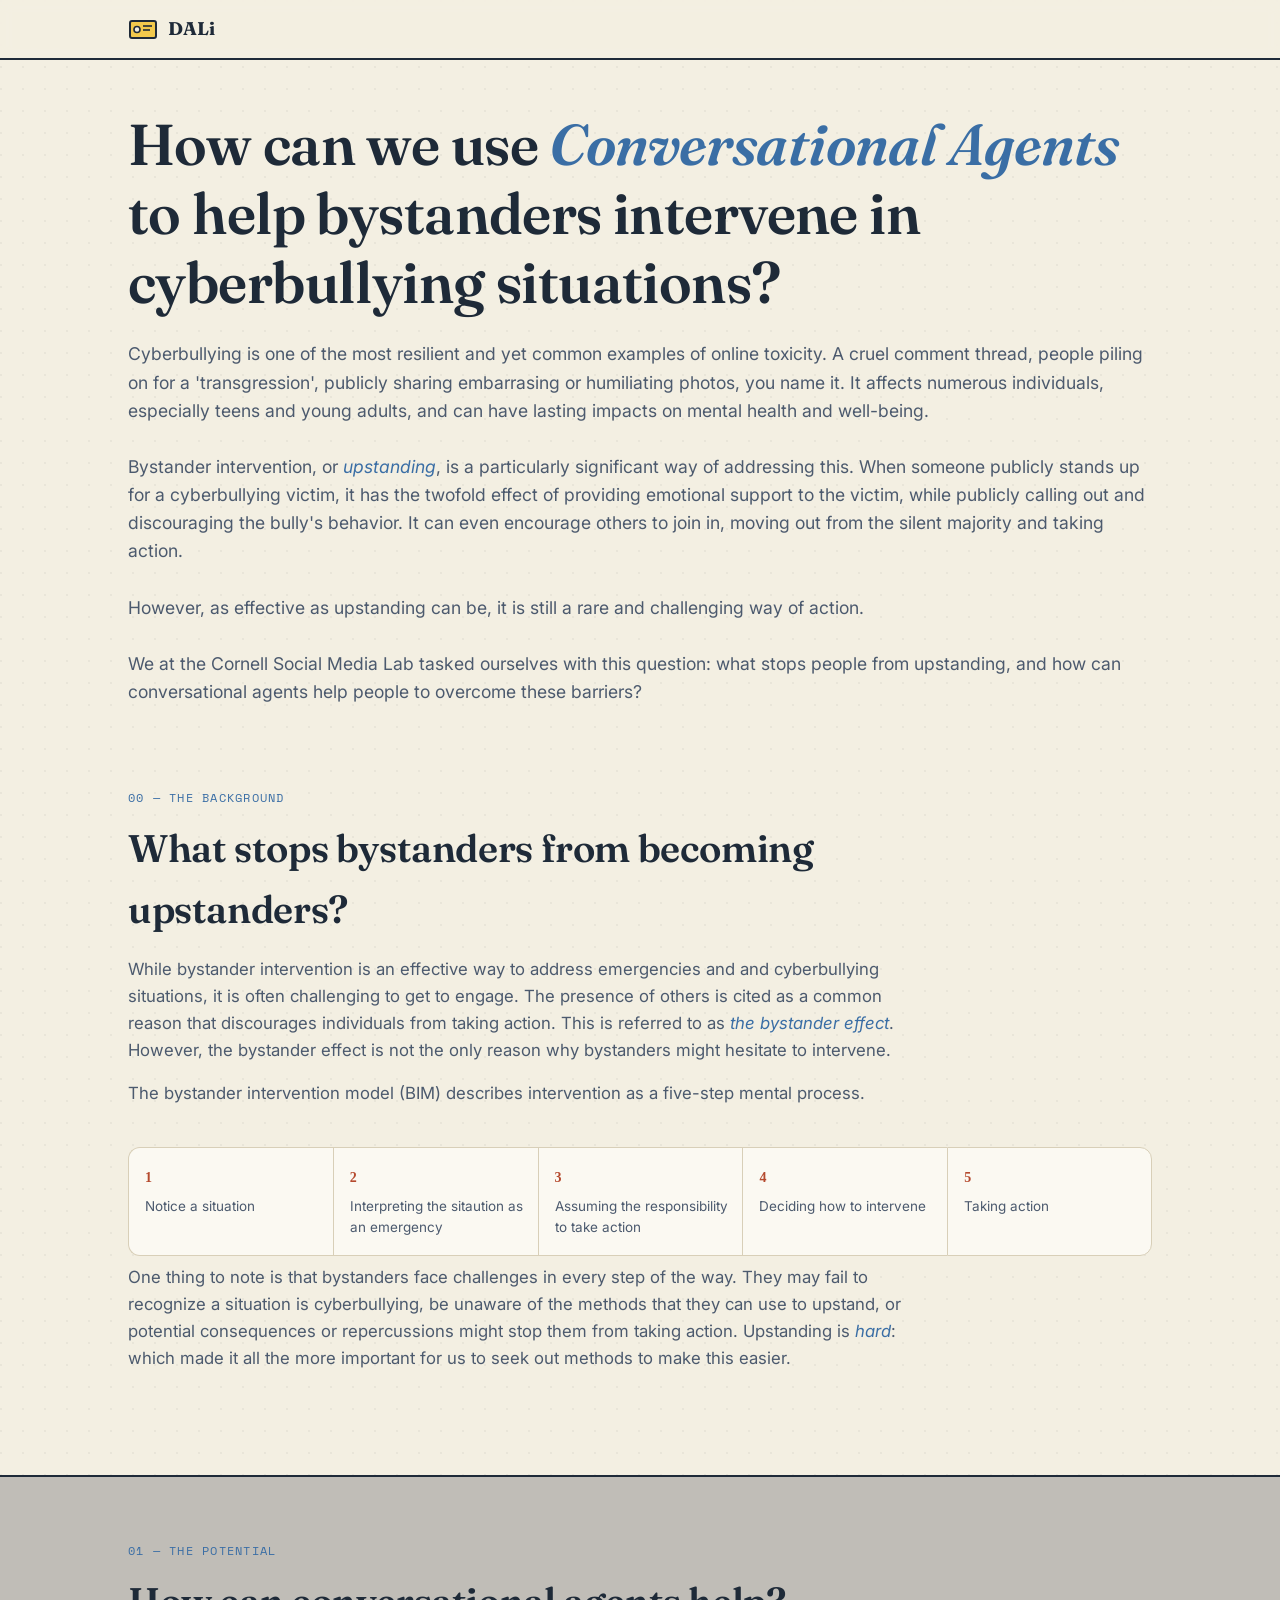
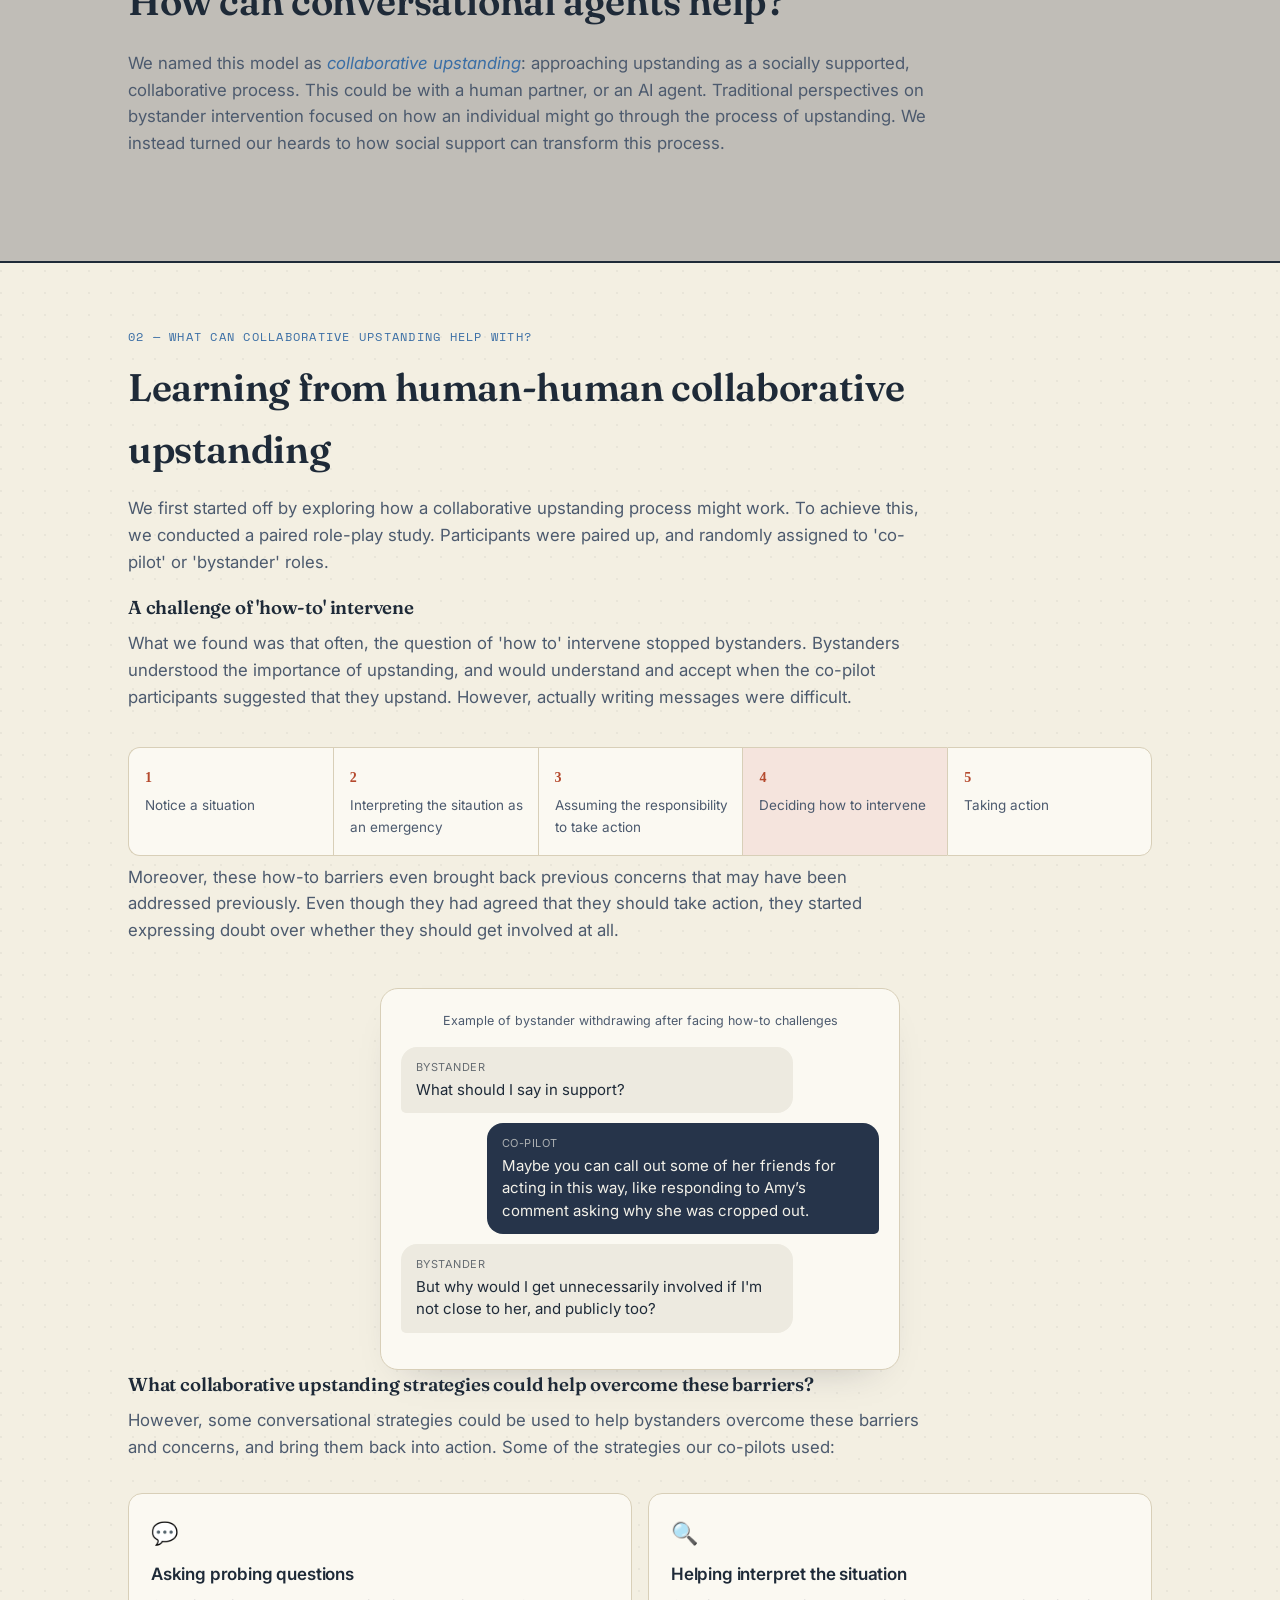
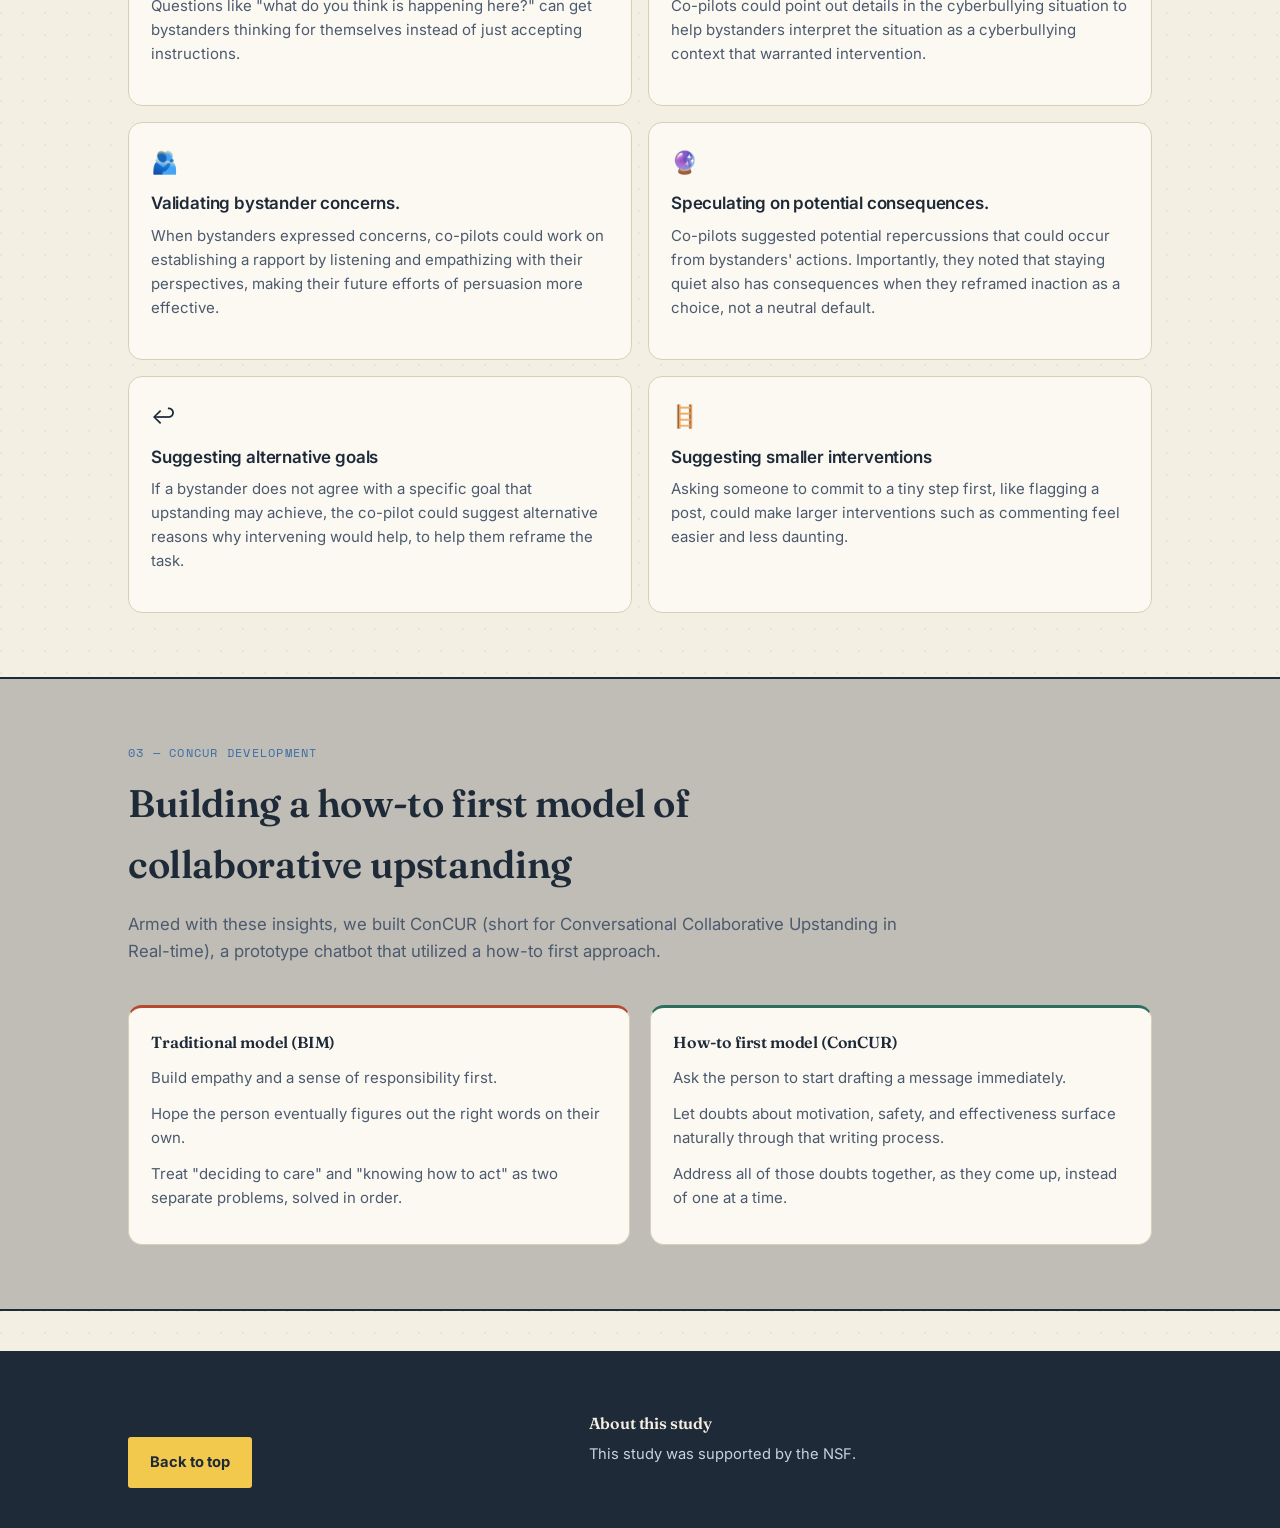
==== copilot.html @ 6e48f161 "upload copilot post" ====
<!doctype html>
<html lang="en">
	<head>
		<meta charset="UTF-8" />
		<meta name="viewport" content="width=device-width, initial-scale=1.0" />
		<title>Using Chatbots to Teach Upstanding Behavior | Cornell Social Media Lab</title>
		<link rel="preconnect" href="https://fonts.googleapis.com" />
		<link
			href="https://fonts.googleapis.com/css2?family=Fraunces:ital,opsz,wght@0,9..144,400;0,9..144,500;0,9..144,600;0,9..144,700;1,9..144,500&family=Inter:wght@400;500;600;700&family=Caveat:wght@500;600;700&family=Oregano&family=Space+Mono:wght@400;700&display=swap"
			rel="stylesheet" />
		<link href="./style.css" rel="stylesheet" />
	</head>
	<body>
		<nav>
			<div class="wrap">
				<div class="brand">
					<svg width="30" height="30" viewBox="0 0 30 30" fill="none">
						<rect
							x="2"
							y="7"
							width="26"
							height="17"
							rx="2"
							stroke="#1E2A38"
							stroke-width="2"
							fill="#F2C94C" />
						<circle cx="9" cy="15.5" r="3" stroke="#1E2A38" stroke-width="1.6" fill="#F3EFE2" />
						<line x1="15" y1="12" x2="24" y2="12" stroke="#1E2A38" stroke-width="1.6" />
						<line x1="15" y1="16" x2="22" y2="16" stroke="#1E2A38" stroke-width="1.6" />
					</svg>
					DALi
				</div>
				<!-- <ul>
					<li><a href="#background">Background: LinkedIn</a></li>
					<li><a href="#study">Our Study</a></li>
					<li><a href="#rules">Professional vs. Personal</a></li>
					<li><a href="#model">Norm Formation Model</a></li>
					<li><a href="#tryit">Try It</a></li>
					<li><a href="#resources">Resources</a></li>
				</ul> -->
			</div>
		</nav>

		<!-- ============ HERO ============ -->
		<header class="hero wrap">
			<div id="top">
				<h1>
					How can we use <em>Conversational Agents</em> to help bystanders intervene in
					cyberbullying situations?
				</h1>
				<p class="hero-sub">
					Cyberbullying is one of the most resilient and yet common examples of online toxicity. A
					cruel comment thread, people piling on for a 'transgression', publicly sharing embarrasing
					or humiliating photos, you name it. It affects numerous individuals, especially teens and
					young adults, and can have lasting impacts on mental health and well-being.

					<br />
					<br />
					Bystander intervention, or <em>upstanding</em>, is a particularly significant way of
					addressing this. When someone publicly stands up for a cyberbullying victim, it has the
					twofold effect of providing emotional support to the victim, while publicly calling out
					and discouraging the bully's behavior. It can even encourage others to join in, moving out
					from the silent majority and taking action.
					<br />
					<br />
					However, as effective as upstanding can be, it is still a rare and challenging way of
					action.
					<br />
					<br />
					We at the Cornell Social Media Lab tasked ourselves with this question: what stops people
					from upstanding, and how can conversational agents help people to overcome these barriers?
				</p>
				<!-- <div class="hero-meta">
					<div><strong>20</strong>students interviewed</div>
					<div><strong>45–60min</strong>per conversation</div>
				</div> -->
				<!-- <div class="cta-row">
					<a href="#study" class="btn btn-primary">Read the plain-language version ↓</a>
					<a href="#tryit" class="btn btn-secondary">Try the "too personal?" quiz</a>
				</div> -->
			</div>

			<!-- <div class="hero-art">
				<div class="bcard-wrap">
					<div class="tape"></div>
				</div>
			</div> -->
		</header>

		<!-- ============ THE STUDY ============ -->
		<section id="background">
			<div class="wrap">
				<div class="section-head">
					<span class="kicker">00 — The Background</span>
					<h2>What stops bystanders from becoming upstanders?</h2>
					<p>
						While bystander intervention is an effective way to address emergencies and and
						cyberbullying situations, it is often challenging to get to engage. The presence of
						others is cited as a common reason that discourages individuals from taking action. This
						is referred to as <em>the bystander effect</em>. However, the bystander effect is not
						the only reason why bystanders might hesitate to intervene.
					</p>

					<p>
						The bystander intervention model (BIM) describes intervention as a five-step mental
						process.
					</p>
				</div>

				<div class="flow">
					<div class="stage">
						<span class="stepnum">1</span>
						<p>Notice a situation</p>
					</div>
					<div class="stage">
						<span class="stepnum">2</span>
						<p>Interpreting the sitaution as an emergency</p>
					</div>
					<div class="stage">
						<span class="stepnum">3</span>
						<p>Assuming the responsibility to take action</p>
					</div>
					<div class="stage">
						<span class="stepnum">4</span>
						<p>Deciding how to intervene</p>
					</div>
					<div class="stage">
						<span class="stepnum">5</span>
						<p>Taking action</p>
					</div>
				</div>

				<div class="section-head">
					<p>
						One thing to note is that bystanders face challenges in every step of the way. They may
						fail to recognize a situation is cyberbullying, be unaware of the methods that they can
						use to upstand, or potential consequences or repercussions might stop them from taking
						action. Upstanding is <em>hard</em>: which made it all the more important for us to seek
						out methods to make this easier.
					</p>
				</div>
			</div>
		</section>

		<section id="study" class="model-section">
			<div class="wrap">
				<div class="section-head">
					<span class="kicker">01 — The potential </span>
					<h2>How can conversational agents help?</h2>
					<p></p>
					<p>
						We named this model as <em>collaborative upstanding</em>: approaching upstanding as a
						socially supported, collaborative process. This could be with a human partner, or an AI
						agent. Traditional perspectives on bystander intervention focused on how an individual
						might go through the process of upstanding. We instead turned our heards to how social
						support can transform this process.
					</p>
				</div>
			</div>
		</section>

		<!-- ============ FOUR RULES ============ -->
		<section id="rules">
			<div class="wrap">
				<div class="section-head" style="margin-bottom: 0">
					<span class="kicker">02 — What can collaborative upstanding help with?</span>
					<h2>Learning from human-human collaborative upstanding</h2>
					<p>
						We first started off by exploring how a collaborative upstanding process might work. To
						achieve this, we conducted a paired role-play study. Participants were paired up, and
						randomly assigned to 'co-pilot' or 'bystander' roles.
					</p>
				</div>

				<div class="section-head" style="margin-bottom: 0">
					<h3>A challenge of 'how-to' intervene</h3>
					<p>What we found was that often, the question of 'how to' intervene stopped bystanders. Bystanders understood the importance of upstanding, and would understand and accept when the co-pilot participants suggested that they upstand. However, actually writing messages were difficult.</p>
				</div>
				<div class="flow">
					<div class="stage">
						<span class="stepnum">1</span>
						<p>Notice a situation</p>
					</div>
					<div class="stage">
						<span class="stepnum">2</span>
						<p>Interpreting the sitaution as an emergency</p>
					</div>
					<div class="stage">
						<span class="stepnum">3</span>
						<p>Assuming the responsibility to take action</p>
					</div>
					<div class="stage highlight">
						<span class="stepnum">4</span>
						<p>Deciding how to intervene</p>
					</div>
					<div class="stage">
						<span class="stepnum">5</span>
						<p>Taking action</p>
					</div>
				</div>

				<div class="section-head" style="margin-bottom: 0">
			
					<p>Moreover, these how-to barriers even brought back previous concerns that may have been addressed previously. Even though they had agreed that they should take action, they started expressing doubt over whether they should get involved at all.</p>
				</div>

				<div class="chatmock">
				<div class="chatlabel">
					Example of bystander withdrawing after facing how-to challenges
				</div>
				<div class="bubble bystander">
					<span class="who">Bystander</span>What should I say in support?
				</div>
				<div class="bubble copilot">
					<span class="who">Co-pilot</span>Maybe you can call out some of her friends for acting in this way, like responding to Amy’s comment asking why she was cropped out.
				</div>
				<div class="bubble bystander">
					<span class="who">Bystander</span>But why would I get unnecessarily involved if I'm not close to her, and publicly too?
				</div>
			</div>

			<div class="section-head" style="margin-bottom: 0">
				<h3>What collaborative upstanding strategies could help overcome these barriers?</h3>
				<p>However, some conversational strategies could be used to help bystanders overcome these barriers and concerns, and bring them back into action. Some of the strategies our co-pilots used: </p>
			</div>

			<div class="barrier-grid">
				<div class="card">
					<span class="icon">💬</span>
					<h3>Asking probing questions</h3>
					<p>
						Questions like "what do you think is happening here?" can get bystanders thinking for themselves
						instead of just accepting instructions.
					</p>
				</div>
				<div class="card">
					<span class="icon">🔍</span>
					<h3>Helping interpret the situation</h3>
					<p>
						Co-pilots could point out details in the cyberbullying situation to help bystanders interpret the situation as a cyberbullying context that warranted intervention.
					</p>
				</div>
				<div class="card">
					<span class="icon">🫂</span>
					<h3>Validating bystander concerns.</h3>
					<p>
						When bystanders expressed concerns, co-pilots could work on establishing a rapport by listening and empathizing with their perspectives, making their future efforts of persuasion more effective.
					</p>
				</div>
				<div class="card">
					<span class="icon">🔮</span>
					<h3>Speculating on potential consequences.</h3>
					<p>
						Co-pilots suggested potential repercussions that could occur from bystanders' actions. Importantly, they noted that staying quiet also has consequences when they reframed inaction as a choice, not a neutral default.
					</p>
				</div>
				<div class="card">
					<span class="icon">↩️</span>
					<h3>Suggesting alternative goals</h3>
					<p>
						If a bystander does not agree with a specific goal that upstanding may achieve, the co-pilot could suggest alternative reasons why intervening would help, to help them reframe the task.
					</p>
				</div>
				<div class="card">
					<span class="icon">🪜</span>
					<h3>Suggesting smaller interventions</h3>
					<p>
						Asking someone to commit to a tiny step first, like flagging a post, could make larger interventions such as commenting feel easier and less daunting.
					</p>
				</div>
			</div>
		</section>

		<!-- ============ THE MODEL (diagram) ============ -->
		<section id="model" class="model-section">
			<div class="wrap">
				<div class="section-head">
					<span class="kicker">03 — ConCUR development</span>
					<h2>Building a how-to first model of collaborative upstanding</h2>
					<p>
						Armed with these insights, we built ConCUR (short for Conversational Collaborative Upstanding in Real-time), a prototype chatbot that utilized a how-to first approach.
					</p>
					
				</div>

				<div class="split">
				<div class="col rust-edge">
					<h3>Traditional model (BIM)</h3>
					<p>Build empathy and a sense of responsibility first.</p>
					<p>Hope the person eventually figures out the right words on their own.</p>
					<p>
						Treat "deciding to care" and "knowing how to act" as two separate problems, solved in
						order.
					</p>
				</div>
				<div class="col teal-edge">
					<h3>How-to first model (ConCUR)</h3>
					<p>Ask the person to start drafting a message immediately.</p>
					<p>
						Let doubts about motivation, safety, and effectiveness surface naturally through that
						writing process.
					</p>
					<p>Address all of those doubts together, as they come up, instead of one at a time.</p>
				</div>
			</div>
			</div>
		</section>

		<!-- ============ RESOURCES / FOOTER ============ -->
		<footer id="resources">
			<div class="wrap">
				<div class="foot-grid">
					<div>
						<!-- <h3>Social Media Lab Notes</h3>
						<p style="color: #c9d2de; max-width: 40ch">
							Plain-language write-ups of research on how people present themselves online — made
							for students, educators, and the LinkedIn-curious.
						</p> -->
						<div class="cta-row">
							<a
								href="#top"
								class="btn"
								style="background: var(--yellow); border-color: var(--yellow); color: var(--ink)"
								>Back to top</a
							>
						</div>
					</div>
					<!-- <div>
						<h3 style="font-size: 1rem">More social media literacy</h3>
						<ul class="foot-list">
							<li>What "imagined audiences" means online</li>
							<li>Why authenticity isn't the same as oversharing</li>
							<li>How platforms shape what feels "normal" to post</li>
							<li>Guides for talking to teens about social media</li>
						</ul>
					</div> -->
					<div>
						<h3 style="font-size: 1rem">About this study</h3>
						<ul class="foot-list">
							<li>
								This study was supported by the NSF.
							</li>
							<!-- <li>Advised by Cornell Social Media Lab members Haesoo Kim and Natalie Bazarova.</li> -->
						</ul>
					</div>
				</div>
				<!-- <div class="foot-bottom">
					<span>Cornell Social Media Lab — research made readable.</span>
					<span>Based on "I See LinkedIn as a Business Card" (2026)</span>
				</div> -->
			</div>
		</footer>

		<script src="script.js"></script>
	</body>
</html>
---- style.css ----
:root {
	--paper: #f3efe2;
	--paper-dark: #c0bdb7;
	--card: #fbf9f2;
	--ink: #1e2a38;
	--ink-soft: #4c5a6e;
	--pencil: #8b8474;
	--blue: #3a6ea5;
	--blue-soft: #dce6f0;
	--yellow: #f2c94c;
	--yellow-soft: #fbefc6;
	--red: #b23a2e;
	--rust: #b54a2e;
	--red-soft: #f3dcd7;
	--line: #d8cfb8;
	--bubble-bystander: #edeae0;
	--bubble-copilot: #26344a;
	--bubble-copilot-text: #f3f1e9;
	--teal: #2e6e5e;
	--teal-soft: #e4eee9;
	--rust: #b54a2e;
	--rust-soft: #f5e4dd;
	--radius: 3px;
}
* {
	box-sizing: border-box;
}
html {
	scroll-behavior: smooth;
}
body {
	margin: 0;
	background: var(--paper);
	color: var(--ink);
	font-family: "Inter", sans-serif;
	font-size: 16px;
	line-height: 1.6;
	background-image: radial-gradient(circle at 1px 1px, rgba(30, 42, 56, 0.05) 1px, transparent 0);
	background-size: 22px 22px;
}

li {
	font-family: "Inter", sans-serif;
	color: var(--ink);
}

li strong {
	font-family: "Fraunces", serif;
	color: var(--blue);
}
h1,
h2,
h3,
h4 {
	font-family: "Fraunces", serif;
	font-weight: 600;
	margin: 0 0 0.4em 0;
	color: var(--ink);
	letter-spacing: -0.01em;
}
.hand {
	font-family: "Oregano", cursive;
	font-weight: 700;
}
.mono {
	font-family: "Space Mono", monospace;
}
a {
	color: var(--blue);
}
p {
	margin: 0 0 1em 0;
}
.wrap {
	max-width: 1080px;
	margin: 0 auto;
	padding: 0 28px;
}
::selection {
	background: var(--yellow);
}

/* ---------- NAV ---------- */
nav {
	position: sticky;
	top: 0;
	z-index: 50;
	background: rgba(243, 239, 226, 0.9);
	backdrop-filter: blur(6px);
	border-bottom: 2px solid var(--ink);
}
nav .wrap {
	display: flex;
	align-items: center;
	justify-content: space-between;
	padding-top: 14px;
	padding-bottom: 14px;
}
.brand {
	display: flex;
	align-items: center;
	gap: 10px;
	font-family: "Fraunces", serif;
	font-weight: 700;
	font-size: 1.15rem;
}
.brand svg {
	flex-shrink: 0;
}
nav ul {
	list-style: none;
	display: flex;
	gap: 26px;
	margin: 0;
	padding: 0;
}
nav a {
	color: var(--ink);
	text-decoration: none;
	font-size: 0.92rem;
	font-weight: 600;
	border-bottom: 2px solid transparent;
	padding-bottom: 2px;
}
nav a:hover {
	border-bottom: 2px solid var(--yellow);
}
@media (max-width: 760px) {
	nav ul {
		display: none;
	}
}

/* ---------- HERO ---------- */
.hero {
	/* padding: 60px; */
	display: grid;
	/* grid-template-columns: 1.1fr 1fr; */
	gap: 40px;
	align-items: center;
	padding-top: 50px;
}
@media (max-width: 860px) {
	.hero {
		grid-template-columns: 1fr;
		padding-top: 50px;
	}
}
.eyebrow {
	display: inline-flex;
	align-items: center;
	gap: 8px;
	background: var(--yellow-soft);
	border: 1.5px solid var(--ink);
	border-radius: 20px;
	padding: 5px 14px 6px;
	font-size: 0.8rem;
	font-weight: 700;
	text-transform: uppercase;
	letter-spacing: 0.06em;
	margin-bottom: 22px;
}
.hero h1 {
	font-size: clamp(2.4rem, 5vw, 3.6rem);
	line-height: 1.2;
}
em {
	font-style: italic;
	color: var(--blue);
}
.hero-sub {
	font-size: 1.1rem;
	color: var(--ink-soft);
	/* max-width: 80; */
	margin-top: 18px;
}
.hero-meta {
	display: flex;
	gap: 22px;
	margin-top: 28px;
	flex-wrap: wrap;
}
.hero-meta div {
	font-size: 0.85rem;
	color: var(--pencil);
}
.hero-meta strong {
	display: block;
	font-family: "Fraunces", serif;
	font-size: 1.5rem;
	color: var(--ink);
}
.hero-art {
	position: relative;
}

/* business card sketch */
.bcard-wrap {
	position: relative;
	width: 100%;
	max-width: 420px;
	margin: 0 auto;
}
.tape {
	position: absolute;
	width: 70px;
	height: 26px;
	background: rgba(242, 201, 76, 0.55);
	border: 1px solid rgba(30, 42, 56, 0.2);
	top: -14px;
	left: 38%;
	transform: rotate(-6deg);
	box-shadow: 0 2px 4px rgba(0, 0, 0, 0.08);
}

/* ---------- SECTIONS ---------- */
section {
	padding: 64px 0;
}
.section-head {
	max-width: 800px;
	margin-bottom: 40px;
}
.kicker {
	font-family: "Space Mono", monospace;
	font-size: 0.78rem;
	text-transform: uppercase;
	letter-spacing: 0.1em;
	color: var(--blue);
	margin-bottom: 10px;
	display: block;
}
.section-head h2 {
	font-size: clamp(1.7rem, 3.4vw, 2.4rem);
}
.section-head p {
	color: var(--ink-soft);
	font-size: 1.05rem;
}

.divider {
	display: flex;
	align-items: center;
	justify-content: center;
	margin: 0;
	padding: 6px 0;
}

/* intro two column */
.intro-grid {
	display: grid;
	grid-template-columns: 1fr 1fr;
	gap: 50px;
	align-items: start;
}
@media (max-width: 800px) {
	.intro-grid {
		grid-template-columns: 1fr;
	}
}
.note-box {
	background: var(--card);
	border: 2px solid var(--ink);
	border-radius: var(--radius);
	padding: 22px 24px;
	box-shadow: 5px 5px 5px var(--paper-dark);
}
.note-box h3 {
	font-size: 1.15rem;
}

/* Four rules cards */
.rules-grid {
	display: grid;
	grid-template-columns: repeat(4, 1fr);
	gap: 20px;
	margin-top: 16px;
}
@media (max-width: 900px) {
	.rules-grid {
		grid-template-columns: repeat(2, 1fr);
	}
}
@media (max-width: 520px) {
	.rules-grid {
		grid-template-columns: 1fr;
	}
}
.rule-card {
	background: var(--card);
	border: 2px solid var(--ink);
	border-radius: var(--radius);
	padding: 20px 18px 22px;
	position: relative;
	transition: transform 0.15s ease;
}
.rule-card:hover {
	transform: translateY(-4px) rotate(-0.6deg);
}
.rule-num {
	font-family: "Space Mono", monospace;
	font-size: 0.75rem;
	color: var(--pencil);
}
.rule-card h4 {
	font-size: 1.15rem;
	margin: 6px 0 8px;
}
.rule-card p {
	font-size: 0.92rem;
	color: var(--ink-soft);
	margin-bottom: 10px;
}
.rule-quote {
	font-family: "Oregano", cursive;
	font-size: 1.15rem;
	color: var(--blue);
	border-top: 1px dashed var(--line);
	padding-top: 8px;
	margin-top: 8px;
}

/* model diagram section */
.model-section {
	background: var(--paper-dark);
	border-top: 2px solid var(--ink);
	border-bottom: 2px solid var(--ink);
}
.diagram-caption {
	text-align: center;
	font-family: "Oregano", cursive;
	font-size: 1.3rem;
	color: var(--ink-soft);
	margin-top: 8px;
}

/* try it quiz */
.quiz-grid {
	display: grid;
	grid-template-columns: repeat(3, 1fr);
	gap: 18px;
	margin-bottom: 26px;
}
@media (max-width: 820px) {
	.quiz-grid {
		grid-template-columns: 1fr 1fr;
	}
}
@media (max-width: 560px) {
	.quiz-grid {
		grid-template-columns: 1fr;
	}
}
.scenario {
	background: var(--card);
	border: 2px solid var(--ink);
	border-radius: var(--radius);
	padding: 16px;
	cursor: pointer;
	font-size: 0.95rem;
	user-select: none;
}
.scenario.selected {
	background: var(--yellow-soft);
}
.scenario .tag {
	font-family: "Space Mono", monospace;
	font-size: 0.7rem;
	color: var(--pencil);
	display: block;
	margin-bottom: 6px;
}
#verdict-panel {
	background: var(--card);
	border: 2px solid var(--ink);
	border-radius: var(--radius);
	padding: 24px 26px;
	min-height: 90px;
	box-shadow: 5px 5px 5px var(--paper-dark);
}
#verdict-panel .placeholder {
	color: var(--pencil);
	font-style: italic;
}
.verdict-badge {
	display: inline-block;
	padding: 4px 12px;
	border-radius: 14px;
	font-weight: 700;
	font-size: 0.8rem;
	margin-bottom: 10px;
	border: 1.5px solid var(--ink);
}
.verdict-badge.ok {
	background: var(--blue-soft);
}
.verdict-badge.risky {
	background: var(--red-soft);
}

/* bounded authenticity quote */
.quote-block {
	background: var(--ink);
	color: var(--paper);
	border-radius: var(--radius);
	padding: 20px 40px;
	position: relative;
	margin: 16px auto;
	width: fit-content;
}
.quote-block .mark {
	font-family: "Fraunces", serif;
	font-size: 3rem;
	color: var(--yellow);
	line-height: 0;
	position: relative;
	top: 20px;
	display: inline-block;
}
.quote-block p {
	font-family: "Oregano";
	margin: 0 24px;
	font-style: italic;
	font-size: 1.5rem;
	line-height: 1.4;
	max-width: 70ch;
	color: var(--paper);
}
.quote-block cite {
	display: block;
	margin-top: 16px;
	font-style: normal;
	color: var(--yellow);
	font-family: "Space Mono", monospace;
	font-size: 0.85rem;
}

/* two-col facts */
.facts-grid {
	display: grid;
	grid-template-columns: 1fr 1fr 1fr;
	gap: 20px;
}
@media (max-width: 800px) {
	.facts-grid {
		grid-template-columns: 1fr;
	}
}

/* Example Linkedin Post */

.example {
	background-color: white;
	/* padding: 2em; */
	box-shadow: 5px 5px 5px var(--paper-dark);
}

.example-wrapper {
	border: solid var(--blue) 2px;
	padding: 2em;
}

.example .profile {
	display: flex;
	gap: 16px;
	margin-bottom: 10px;
	font-weight: 600;
}

/* ---- Flow diagram (five stages) ---- */
.flow {
	display: flex;
	flex-wrap: wrap;
	gap: 0;
	margin: 36px 0 8px;
	counter-reset: stage;
}
.flow .stage {
	flex: 1 1 150px;
	position: relative;
	padding: 16px 14px 16px 16px;
	background: var(--card);
	border: 1px solid var(--line);
}
.flow .stage:first-child {
	border-radius: 12px 0 0 12px;
}
.flow .stage:last-child {
	border-radius: 0 12px 12px 0;
}
.flow .stage:not(:last-child) {
	border-right: none;
}
.flow .stage .stepnum {
	font-family: "Newsreader", serif;
	color: var(--rust);
	font-weight: 600;
	font-size: 14px;
}
.flow .stage p {
	font-size: 13.5px;
	color: var(--ink-soft);
	margin: 6px 0 0;
}
.flow .stage.highlight {
	background: var(--rust-soft);
}
.flow .stage.highlight .stepnum {
	color: var(--rust);
}

.chatmock {
	margin: 44px auto 0;
	max-width: 520px;
	background: var(--card);
	border: 1px solid var(--line);
	border-radius: 18px;
	padding: 22px 20px 26px;
	box-shadow: 0 18px 40px -28px rgba(32, 35, 58, 0.35);
}
.chatmock .chatlabel {
	font-size: 12.5px;
	color: var(--ink-soft);
	text-align: center;
	margin-bottom: 16px;
}
.bubble {
	max-width: 82%;
	padding: 12px 15px;
	border-radius: 16px;
	font-size: 15px;
	line-height: 1.5;
	margin-bottom: 10px;
}
.bubble.bystander {
	background: var(--bubble-bystander);
	color: var(--ink);
	border-bottom-left-radius: 5px;
}
.bubble.copilot {
	background: var(--bubble-copilot);
	color: var(--bubble-copilot-text);
	border-bottom-right-radius: 5px;
	margin-left: auto;
}
.bubble .who {
	display: block;
	font-size: 11px;
	opacity: 0.65;
	margin-bottom: 3px;
	text-transform: uppercase;
	letter-spacing: 0.04em;
}

/* ---- Two-column comparison for findings ---- */
.split {
	display: grid;
	grid-template-columns: 1fr 1fr;
	gap: 20px;
	margin-top: 28px;
}
.split .col {
	background: var(--card);
	border: 1px solid var(--line);
	border-radius: 14px;
	padding: 22px;
}
.split .col.rust-edge {
	border-top: 3px solid var(--rust);
}
.split .col.teal-edge {
	border-top: 3px solid var(--teal);
}
.split h3 {
	font-size: 16px;
	margin-bottom: 10px;
}
.split p {
	font-size: 15px;
	color: var(--ink-soft);
	margin-bottom: 0.8em;
}

.barrier-grid {
	display: grid;
	grid-template-columns: 1fr 1fr;
	gap: 16px;
	margin-top: 32px;
}
.card {
	background: var(--card);
	border: 1px solid var(--line);
	border-radius: 14px;
	padding: 22px 22px 24px;
}
.card .icon {
	font-size: 22px;
	display: block;
	margin-bottom: 10px;
}
.card h3 {
	font-size: 17px;
	margin-bottom: 6px;
	font-family: "Inter", sans-serif;
	font-weight: 600;
}
.card p {
	font-size: 15px;
	color: var(--ink-soft);
}

#example-photo {
	width: 48px;
	height: 48px;
	background-color: var(--ink-soft);
	border-radius: 100%;
}

#example-logo {
	width: 100%;
	height: 200px;
	background-color: var(--ink-soft);
}

.post {
	display: grid;
	grid-template-columns: 1fr 1fr;
	column-gap: 3em;
	align-items: center;
}
@media (max-width: 800px) {
	.post {
		grid-template-columns: 1fr;
	}
}

.example-note {
	font-family: "Space Mono", monospace;
	text-transform: uppercase;
	color: var(--red);
}

/* Background */

.background-grid {
	display: grid;
	grid-template-columns: 1fr 1fr 1fr;
	gap: 20px;
}
@media (max-width: 800px) {
	.background-grid {
		grid-template-columns: 1fr;
	}
}

/* footer / resources */
footer {
	background: var(--ink);
	color: var(--paper);
	padding: 60px 0 40px;
	margin-top: 40px;
}
footer h3 {
	color: var(--paper);
}
footer a {
	color: var(--yellow);
}
.foot-grid {
	display: grid;
	grid-template-columns: auto auto;
	gap: 40px;
}
@media (max-width: 760px) {
	.foot-grid {
		grid-template-columns: 1fr;
	}
}
.foot-list {
	list-style: none;
	padding: 0;
	margin: 0;
}
.foot-list li {
	margin-bottom: 10px;
	font-size: 0.92rem;
	color: #c9d2de;
}
.foot-bottom {
	border-top: 1px solid rgba(243, 239, 226, 0.2);
	margin-top: 40px;
	padding-top: 20px;
	display: flex;
	justify-content: space-between;
	flex-wrap: wrap;
	gap: 10px;
	font-size: 0.8rem;
	color: #93a0b3;
}

.pill {
	display: inline-block;
	background: var(--blue-soft);
	border: 1px solid var(--ink);
	border-radius: 14px;
	padding: 2px 10px;
	font-size: 0.78rem;
	font-weight: 600;
	margin-right: 6px;
}

/* expandable "want to know more" panel */
.reveal-btn {
	display: inline-flex;
	align-items: center;
	gap: 7px;
	background: none;
	border: none;
	cursor: pointer;
	font-family: "Space Mono", monospace;
	font-weight: 700;
	text-transform: uppercase;
	font-size: 0.8rem;
	color: var(--ink-soft);
	padding: 2px 0;
	margin-top: 6px;
}
.reveal-btn .caret {
	display: inline-block;
	transition: transform 0.25s ease;
	font-family: "Inter", sans-serif;
	font-size: 0.8rem;
}
.reveal-btn[aria-expanded="true"] .caret {
	transform: rotate(90deg);
}
.reveal-btn:hover {
	text-decoration: underline;
}
.detail-panel {
	max-height: 0;
	overflow: hidden;
	transition: max-height 0.4s ease;
}
.detail-panel.open {
	max-height: 1400px;
	transition: max-height 0.6s ease;
}
.detail-inner {
	margin-top: 16px;
	padding-top: 16px;
	border-top: 1.5px dashed var(--line);
}
.detail-inner h5 {
	font-family: "Space Mono", monospace;
	font-size: 0.75rem;
	text-transform: uppercase;
	letter-spacing: 0.06em;
	color: var(--pencil);
	margin: 0 0 8px 0;
}
.detail-inner .phase {
	display: flex;
	gap: 12px;
	margin-bottom: 14px;
	align-items: flex-start;
}
.detail-inner .phase-time {
	font-family: "Space Mono", monospace;
	font-size: 0.72rem;
	color: var(--blue);
	/* white-space: nowrap; */
	padding-top: 2px;
	min-width: 75px;
	max-width: 75px;
	font-weight: bold;
}
.detail-inner .phase p {
	margin: 0;
	font-size: 0.9rem;
	color: var(--ink-soft);
}
.detail-inner .phase strong {
	color: var(--ink);
}
.analysis-note {
	background: var(--paper);
	border: 1.5px dashed var(--ink);
	border-radius: var(--radius);
	padding: 12px 14px;
	margin-top: 14px;
	font-size: 0.87rem;
	color: var(--ink-soft);
}

.cta-row {
	display: flex;
	gap: 14px;
	margin-top: 26px;
	flex-wrap: wrap;
}
.btn {
	font-family: "Inter", sans-serif;
	font-weight: 700;
	font-size: 0.92rem;
	padding: 12px 20px;
	border-radius: var(--radius);
	border: 2px solid var(--ink);
	cursor: pointer;
	text-decoration: none;
	display: inline-block;
}
.btn-primary {
	background: var(--ink);
	color: var(--paper);
}
.btn-secondary {
	background: transparent;
	color: var(--ink);
}

.sketch-underline {
	display: inline-block;
	position: relative;
}
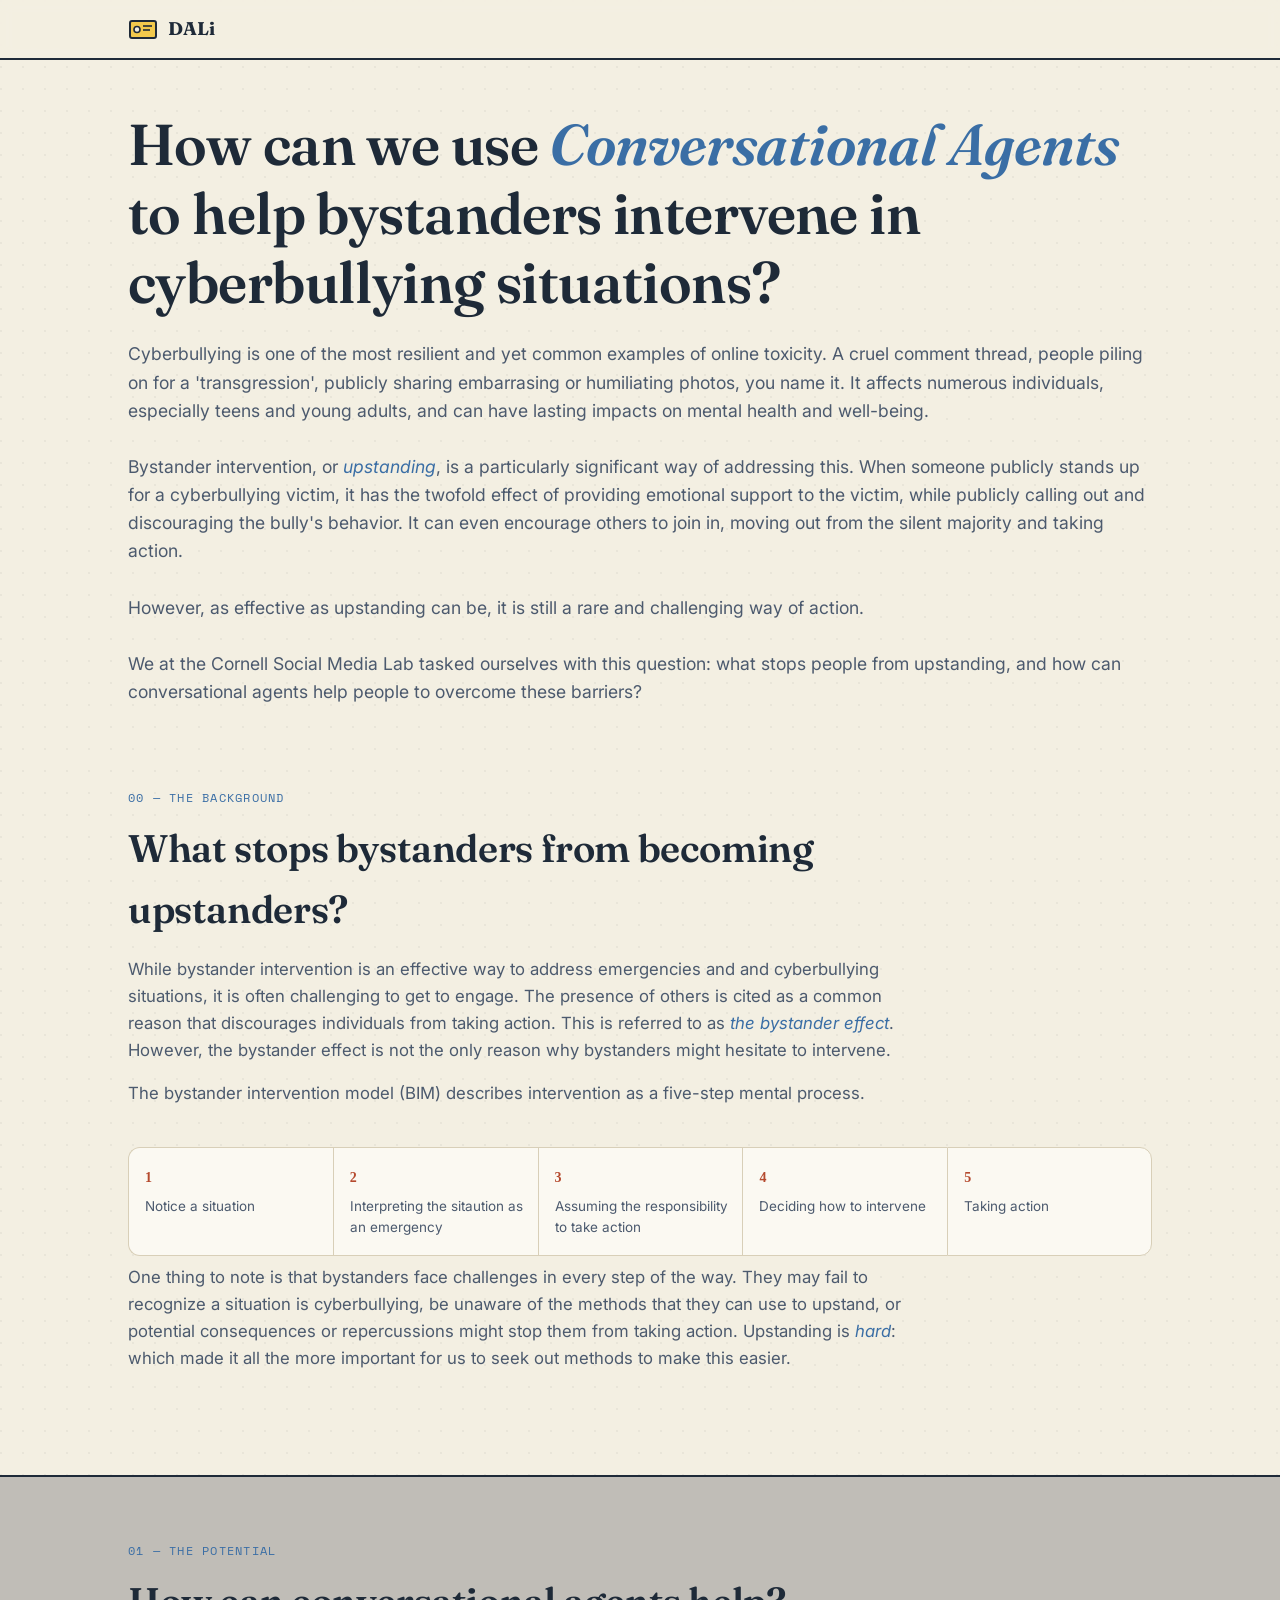
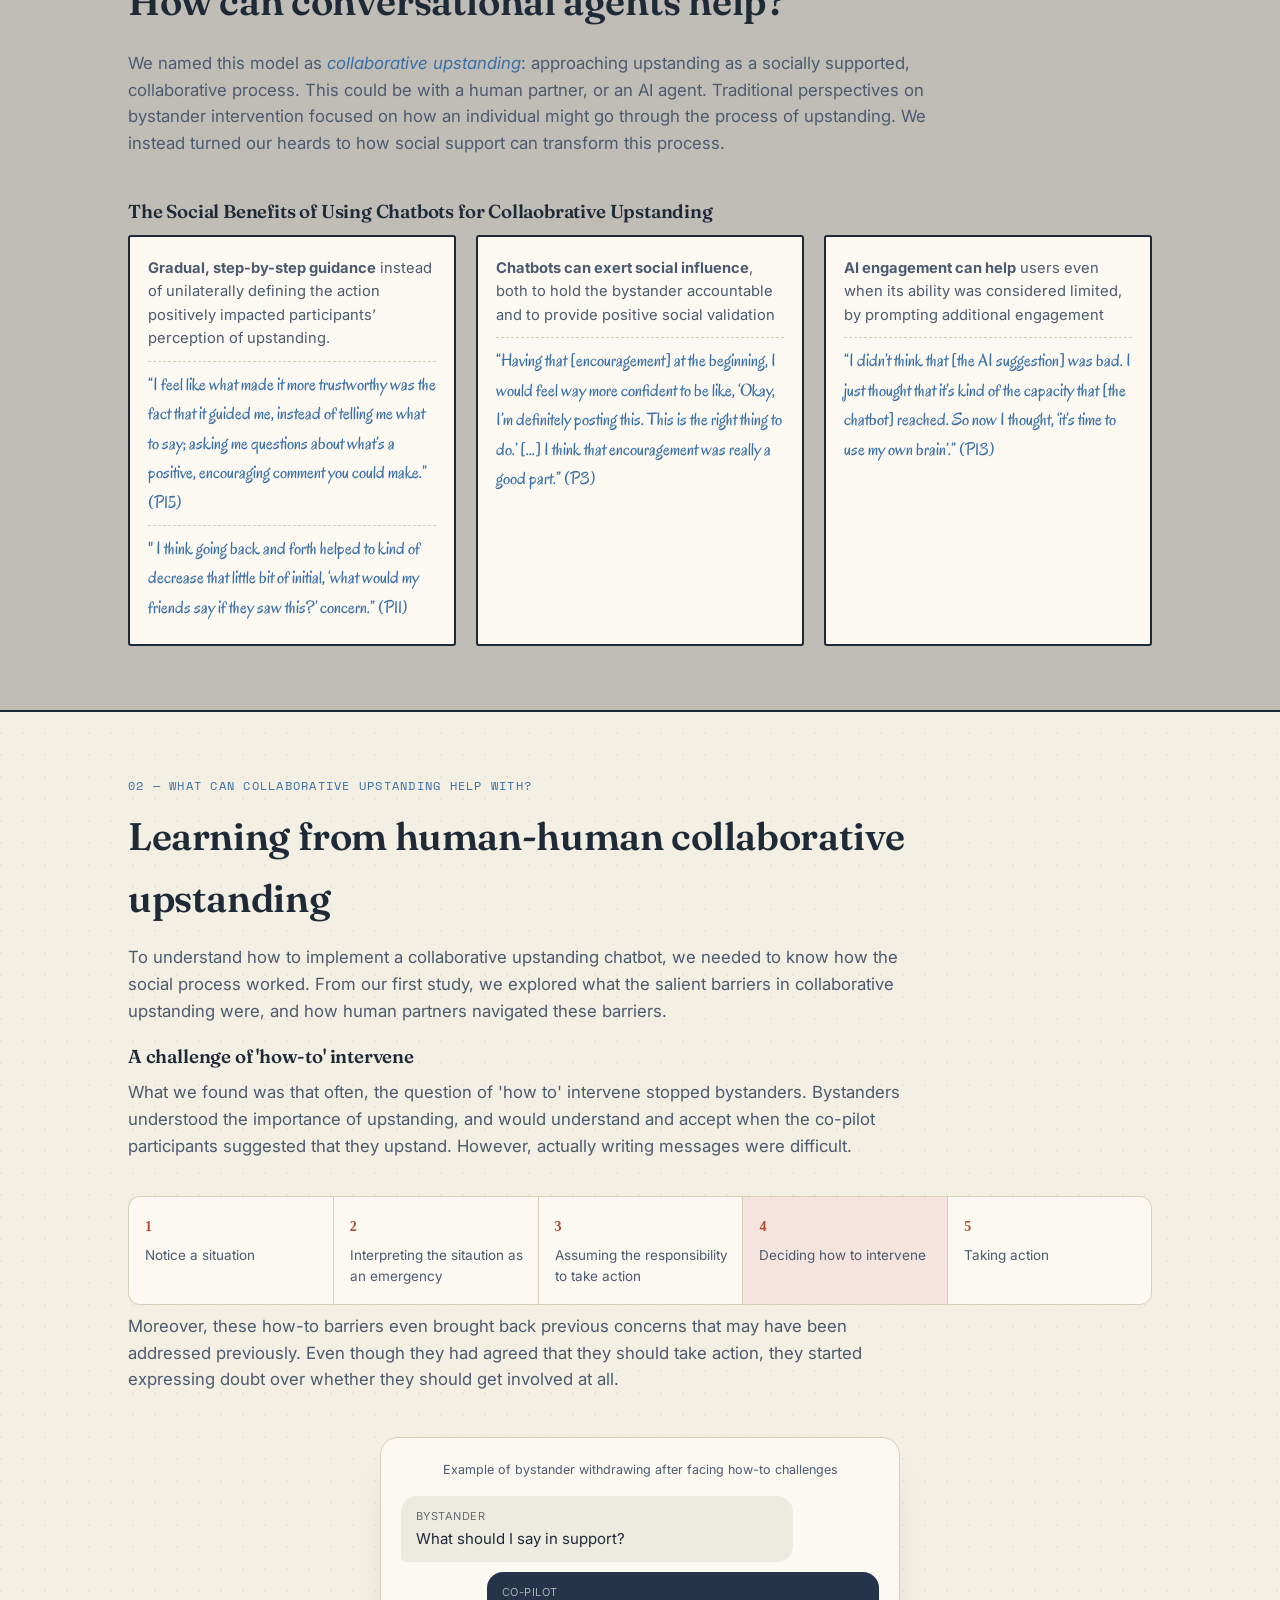
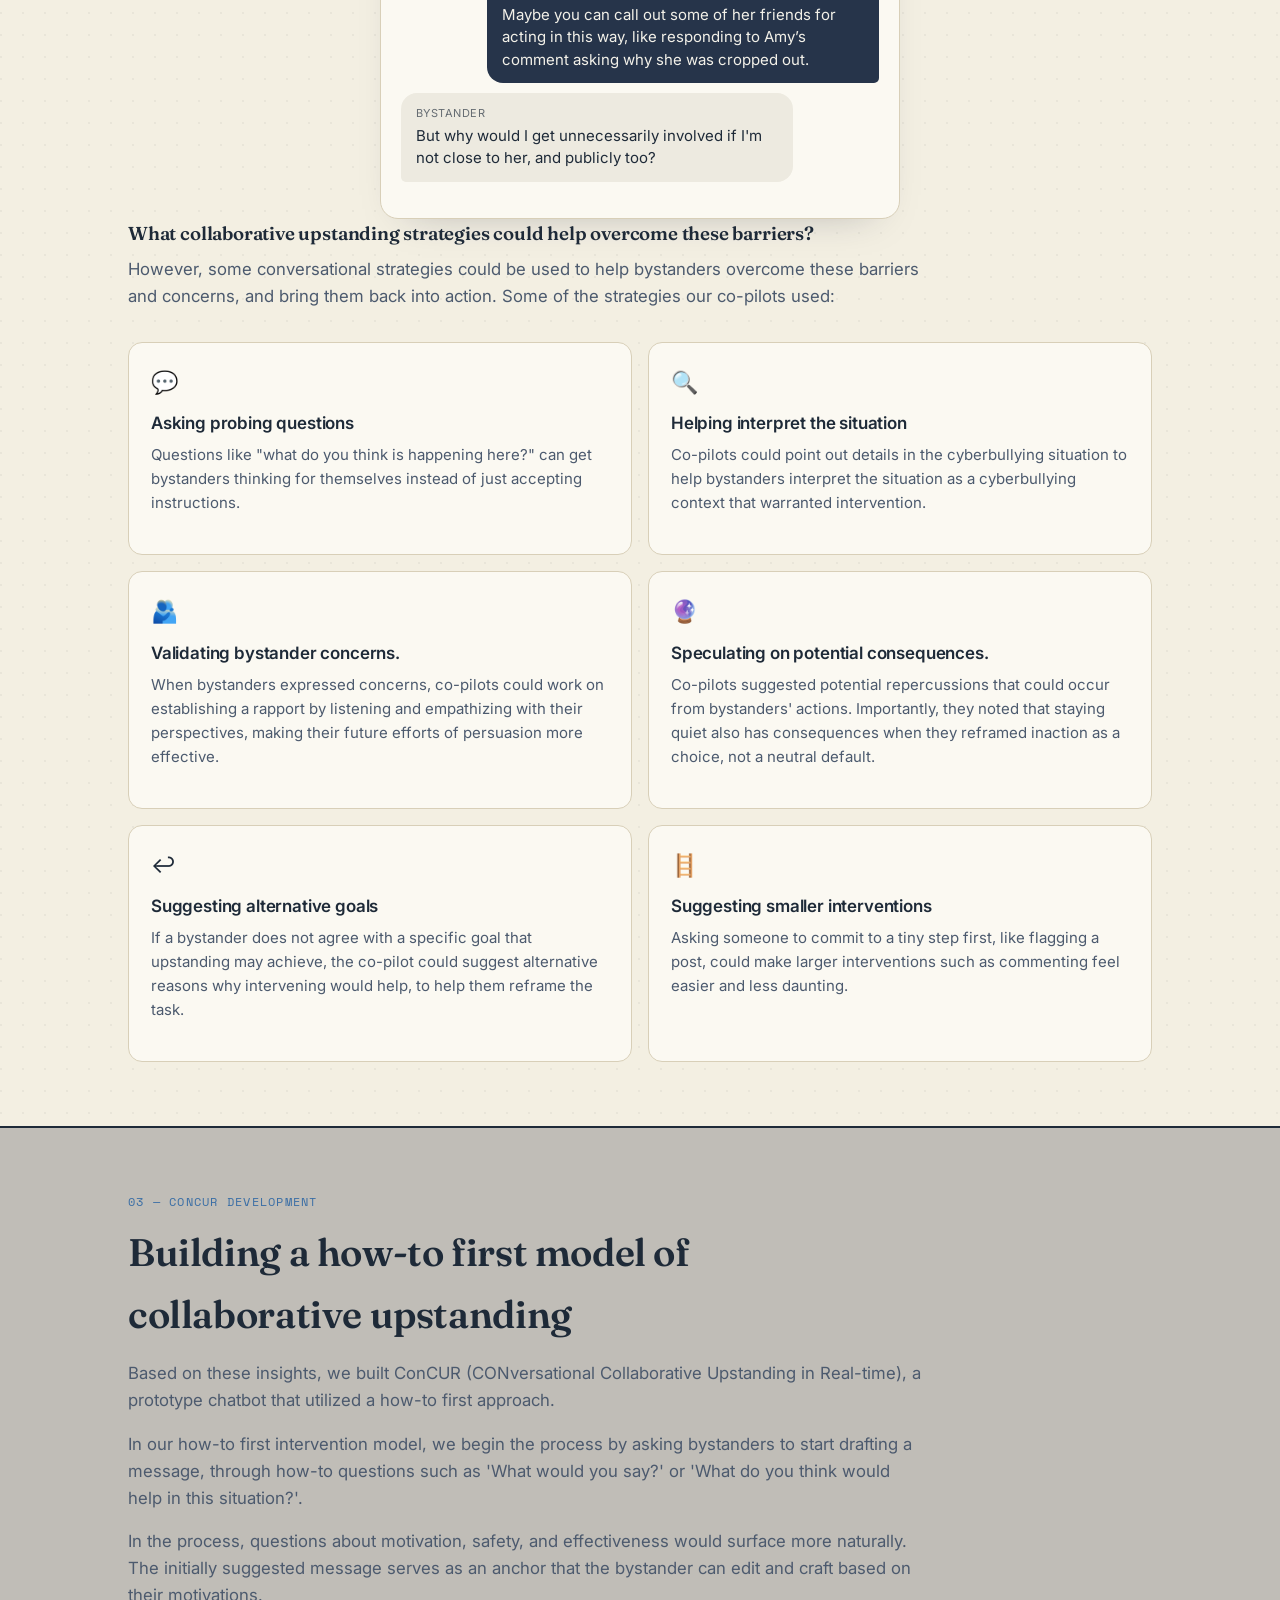
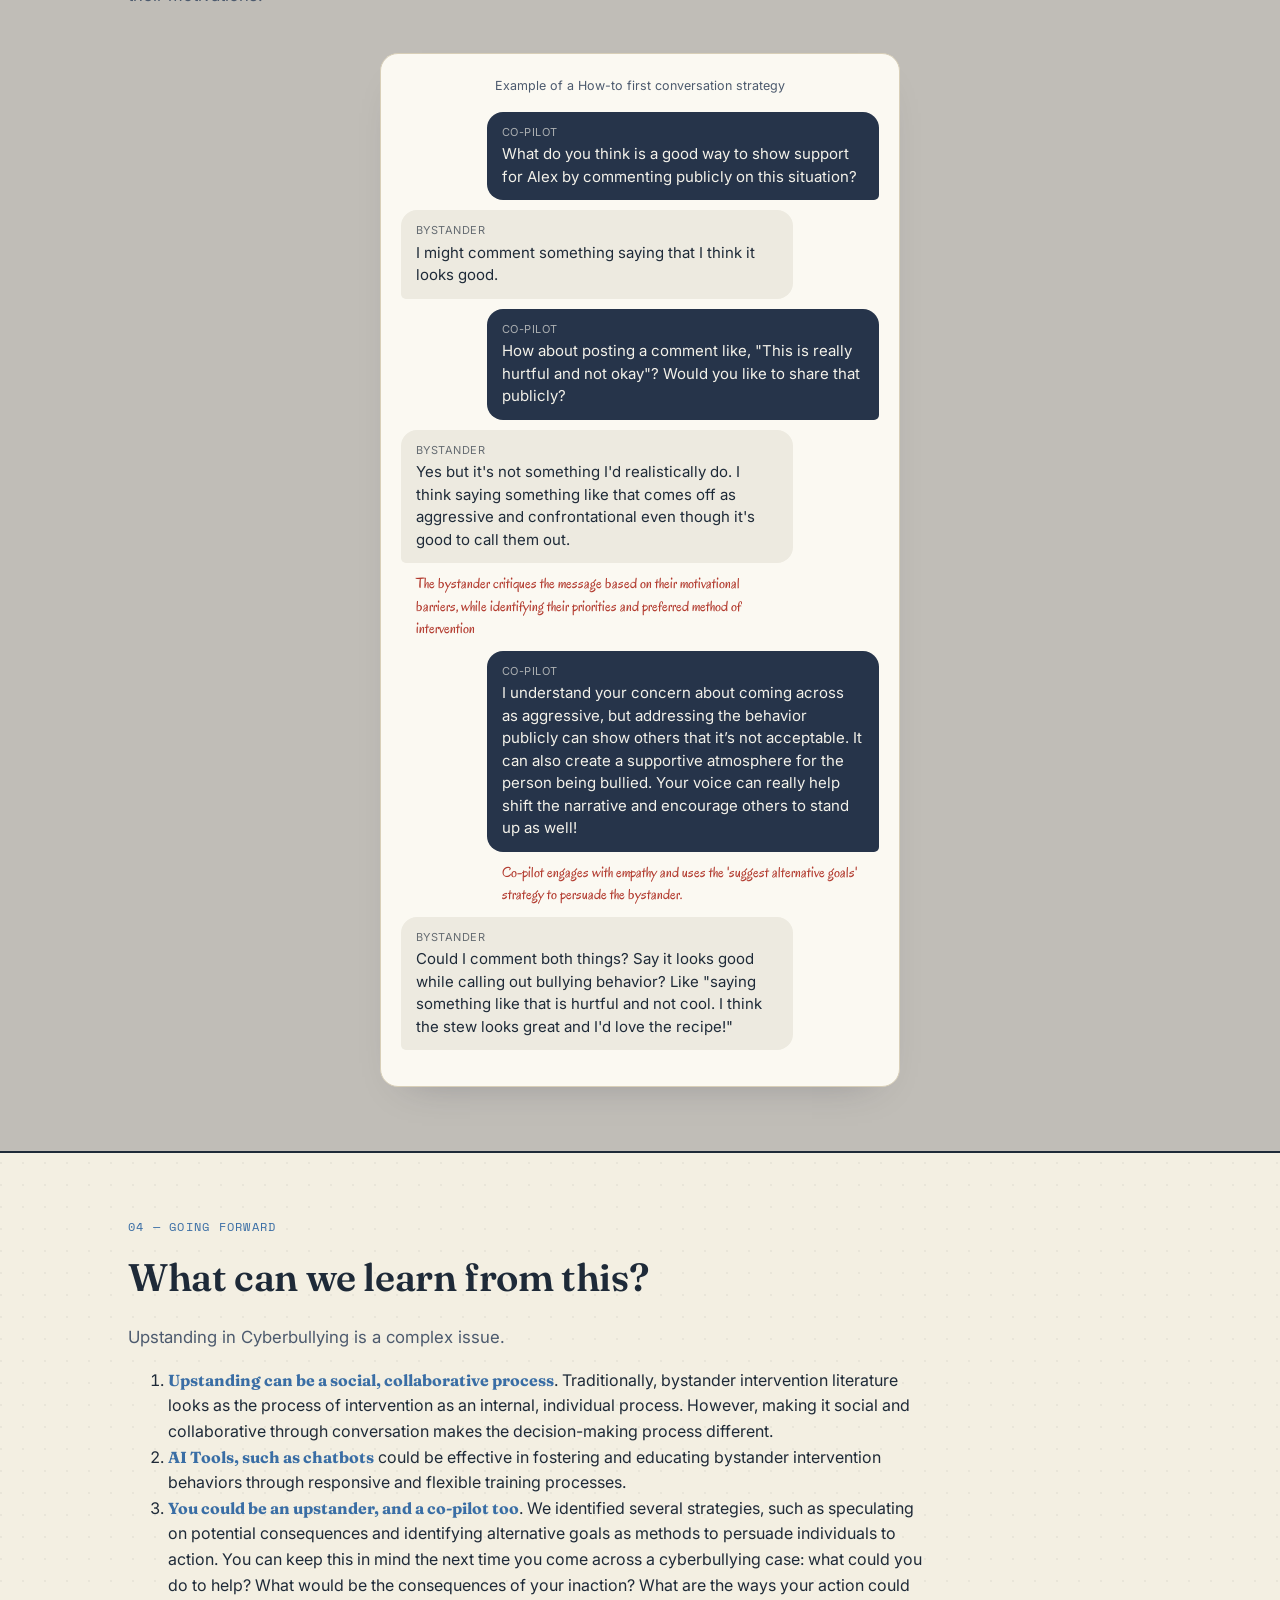
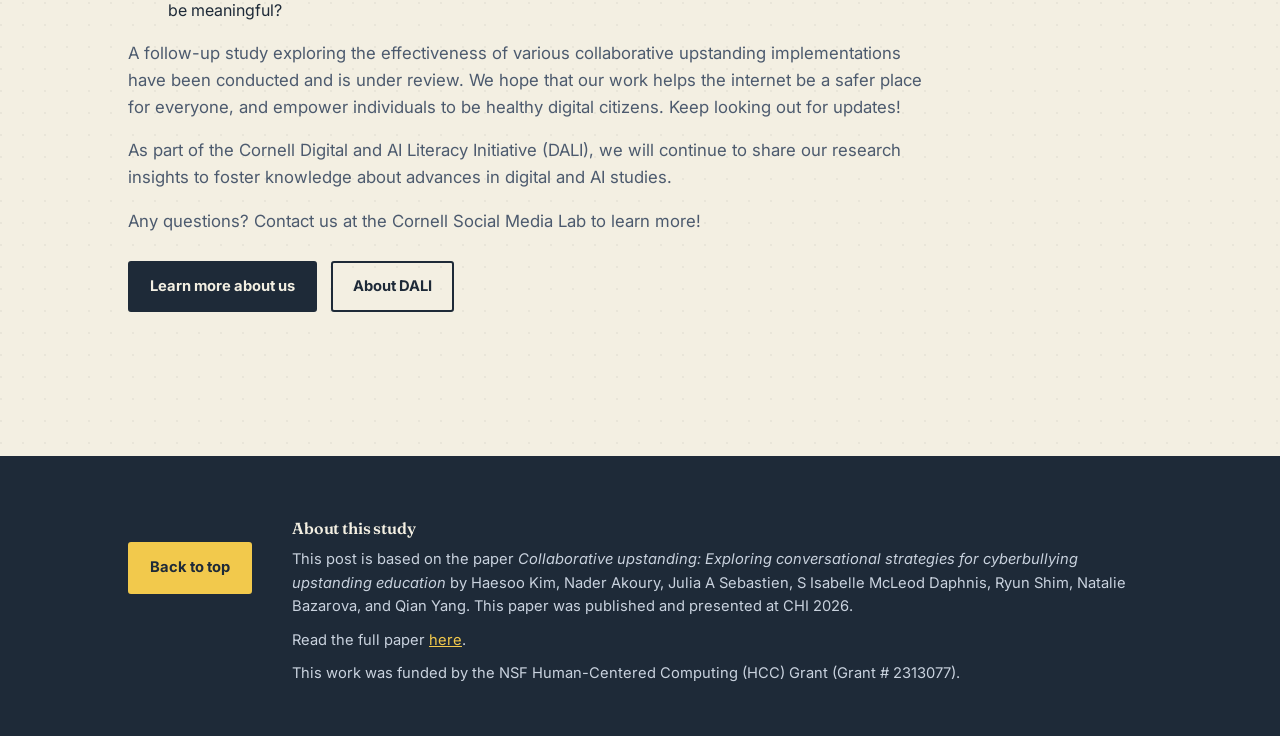
==== commit 9b71a4b1: "copilot post update" ====
--- a/copilot.html
+++ b/copilot.html
@@ -156,6 +156,51 @@
 						support can transform this process.
 					</p>
 				</div>
+
+				<h3>The Social Benefits of Using Chatbots for Collaobrative Upstanding</h3>
+				<div class="background-grid">
+					<div class="rule-card">
+						<!-- <h4>Professionally relevant</h4> -->
+						<p>
+							<strong>Gradual, step-by-step guidance</strong> instead of unilaterally defining the
+							action positively impacted participants’ perception of upstanding.
+						</p>
+						<div class="rule-quote">
+							“I feel like what made it more trustworthy was the fact that it guided me, instead of
+							telling me what to say; asking me questions about what’s a positive, encouraging
+							comment you could make.” (P15)
+						</div>
+						<div class="rule-quote">
+							" I think going back and forth helped to kind of decrease that little bit of initial,
+							‘what would my friends say if they saw this?’ concern.” (P11)
+						</div>
+					</div>
+
+					<div class="rule-card">
+						<!-- <span class="rule-num">Content is:</span>
+						<h4>Polished in Language and Format</h4> -->
+						<p>
+							<strong>Chatbots can exert social influence</strong>, both to hold the bystander
+							accountable and to provide positive social validation
+						</p>
+						<div class="rule-quote">
+							“Having that [encouragement] at the beginning, I would feel way more confident to be
+							like, ‘Okay, I’m definitely posting this. This is the right thing to do.’ [...] I
+							think that encouragement was really a good part.” (P3)
+						</div>
+					</div>
+					<div class="rule-card">
+						<p>
+							<strong>AI engagement can help</strong> users even when its ability was considered
+							limited, by prompting additional engagement
+						</p>
+						<div class="rule-quote">
+							“I didn’t think that [the AI suggestion] was bad. I just thought that it’s kind of the
+							capacity that [the chatbot] reached. So now I thought, ‘it’s time to use my own
+							brain’.” (P13)
+						</div>
+					</div>
+				</div>
 			</div>
 		</section>
 
@@ -166,15 +211,20 @@
 					<span class="kicker">02 — What can collaborative upstanding help with?</span>
 					<h2>Learning from human-human collaborative upstanding</h2>
 					<p>
-						We first started off by exploring how a collaborative upstanding process might work. To
-						achieve this, we conducted a paired role-play study. Participants were paired up, and
-						randomly assigned to 'co-pilot' or 'bystander' roles.
+						To understand how to implement a collaborative upstanding chatbot, we needed to know how
+						the social process worked. From our first study, we explored what the salient barriers
+						in collaborative upstanding were, and how human partners navigated these barriers.
 					</p>
 				</div>
 
 				<div class="section-head" style="margin-bottom: 0">
 					<h3>A challenge of 'how-to' intervene</h3>
-					<p>What we found was that often, the question of 'how to' intervene stopped bystanders. Bystanders understood the importance of upstanding, and would understand and accept when the co-pilot participants suggested that they upstand. However, actually writing messages were difficult.</p>
+					<p>
+						What we found was that often, the question of 'how to' intervene stopped bystanders.
+						Bystanders understood the importance of upstanding, and would understand and accept when
+						the co-pilot participants suggested that they upstand. However, actually writing
+						messages were difficult.
+					</p>
 				</div>
 				<div class="flow">
 					<div class="stage">
@@ -200,73 +250,91 @@
 				</div>
 
 				<div class="section-head" style="margin-bottom: 0">
-			
-					<p>Moreover, these how-to barriers even brought back previous concerns that may have been addressed previously. Even though they had agreed that they should take action, they started expressing doubt over whether they should get involved at all.</p>
+					<p>
+						Moreover, these how-to barriers even brought back previous concerns that may have been
+						addressed previously. Even though they had agreed that they should take action, they
+						started expressing doubt over whether they should get involved at all.
+					</p>
 				</div>
 
 				<div class="chatmock">
-				<div class="chatlabel">
-					Example of bystander withdrawing after facing how-to challenges
-				</div>
-				<div class="bubble bystander">
-					<span class="who">Bystander</span>What should I say in support?
-				</div>
-				<div class="bubble copilot">
-					<span class="who">Co-pilot</span>Maybe you can call out some of her friends for acting in this way, like responding to Amy’s comment asking why she was cropped out.
-				</div>
-				<div class="bubble bystander">
-					<span class="who">Bystander</span>But why would I get unnecessarily involved if I'm not close to her, and publicly too?
-				</div>
-			</div>
-
-			<div class="section-head" style="margin-bottom: 0">
-				<h3>What collaborative upstanding strategies could help overcome these barriers?</h3>
-				<p>However, some conversational strategies could be used to help bystanders overcome these barriers and concerns, and bring them back into action. Some of the strategies our co-pilots used: </p>
-			</div>
-
-			<div class="barrier-grid">
-				<div class="card">
-					<span class="icon">💬</span>
-					<h3>Asking probing questions</h3>
-					<p>
-						Questions like "what do you think is happening here?" can get bystanders thinking for themselves
-						instead of just accepting instructions.
-					</p>
-				</div>
-				<div class="card">
-					<span class="icon">🔍</span>
-					<h3>Helping interpret the situation</h3>
-					<p>
-						Co-pilots could point out details in the cyberbullying situation to help bystanders interpret the situation as a cyberbullying context that warranted intervention.
-					</p>
-				</div>
-				<div class="card">
-					<span class="icon">🫂</span>
-					<h3>Validating bystander concerns.</h3>
-					<p>
-						When bystanders expressed concerns, co-pilots could work on establishing a rapport by listening and empathizing with their perspectives, making their future efforts of persuasion more effective.
-					</p>
-				</div>
-				<div class="card">
-					<span class="icon">🔮</span>
-					<h3>Speculating on potential consequences.</h3>
-					<p>
-						Co-pilots suggested potential repercussions that could occur from bystanders' actions. Importantly, they noted that staying quiet also has consequences when they reframed inaction as a choice, not a neutral default.
-					</p>
-				</div>
-				<div class="card">
-					<span class="icon">↩️</span>
-					<h3>Suggesting alternative goals</h3>
-					<p>
-						If a bystander does not agree with a specific goal that upstanding may achieve, the co-pilot could suggest alternative reasons why intervening would help, to help them reframe the task.
-					</p>
-				</div>
-				<div class="card">
-					<span class="icon">🪜</span>
-					<h3>Suggesting smaller interventions</h3>
-					<p>
-						Asking someone to commit to a tiny step first, like flagging a post, could make larger interventions such as commenting feel easier and less daunting.
-					</p>
+					<div class="chatlabel">
+						Example of bystander withdrawing after facing how-to challenges
+					</div>
+					<div class="bubble bystander">
+						<span class="who">Bystander</span>What should I say in support?
+					</div>
+					<div class="bubble copilot">
+						<span class="who">Co-pilot</span>Maybe you can call out some of her friends for acting
+						in this way, like responding to Amy’s comment asking why she was cropped out.
+					</div>
+					<div class="bubble bystander">
+						<span class="who">Bystander</span>But why would I get unnecessarily involved if I'm not
+						close to her, and publicly too?
+					</div>
+				</div>
+
+				<div class="section-head" style="margin-bottom: 0">
+					<h3>What collaborative upstanding strategies could help overcome these barriers?</h3>
+					<p>
+						However, some conversational strategies could be used to help bystanders overcome these
+						barriers and concerns, and bring them back into action. Some of the strategies our
+						co-pilots used:
+					</p>
+				</div>
+
+				<div class="barrier-grid">
+					<div class="card">
+						<span class="icon">💬</span>
+						<h3>Asking probing questions</h3>
+						<p>
+							Questions like "what do you think is happening here?" can get bystanders thinking for
+							themselves instead of just accepting instructions.
+						</p>
+					</div>
+					<div class="card">
+						<span class="icon">🔍</span>
+						<h3>Helping interpret the situation</h3>
+						<p>
+							Co-pilots could point out details in the cyberbullying situation to help bystanders
+							interpret the situation as a cyberbullying context that warranted intervention.
+						</p>
+					</div>
+					<div class="card">
+						<span class="icon">🫂</span>
+						<h3>Validating bystander concerns.</h3>
+						<p>
+							When bystanders expressed concerns, co-pilots could work on establishing a rapport by
+							listening and empathizing with their perspectives, making their future efforts of
+							persuasion more effective.
+						</p>
+					</div>
+					<div class="card">
+						<span class="icon">🔮</span>
+						<h3>Speculating on potential consequences.</h3>
+						<p>
+							Co-pilots suggested potential repercussions that could occur from bystanders' actions.
+							Importantly, they noted that staying quiet also has consequences when they reframed
+							inaction as a choice, not a neutral default.
+						</p>
+					</div>
+					<div class="card">
+						<span class="icon">↩️</span>
+						<h3>Suggesting alternative goals</h3>
+						<p>
+							If a bystander does not agree with a specific goal that upstanding may achieve, the
+							co-pilot could suggest alternative reasons why intervening would help, to help them
+							reframe the task.
+						</p>
+					</div>
+					<div class="card">
+						<span class="icon">🪜</span>
+						<h3>Suggesting smaller interventions</h3>
+						<p>
+							Asking someone to commit to a tiny step first, like flagging a post, could make larger
+							interventions such as commenting feel easier and less daunting.
+						</p>
+					</div>
 				</div>
 			</div>
 		</section>
@@ -278,31 +346,116 @@
 					<span class="kicker">03 — ConCUR development</span>
 					<h2>Building a how-to first model of collaborative upstanding</h2>
 					<p>
-						Armed with these insights, we built ConCUR (short for Conversational Collaborative Upstanding in Real-time), a prototype chatbot that utilized a how-to first approach.
-					</p>
-					
-				</div>
-
-				<div class="split">
-				<div class="col rust-edge">
-					<h3>Traditional model (BIM)</h3>
-					<p>Build empathy and a sense of responsibility first.</p>
-					<p>Hope the person eventually figures out the right words on their own.</p>
-					<p>
-						Treat "deciding to care" and "knowing how to act" as two separate problems, solved in
-						order.
-					</p>
-				</div>
-				<div class="col teal-edge">
-					<h3>How-to first model (ConCUR)</h3>
-					<p>Ask the person to start drafting a message immediately.</p>
-					<p>
-						Let doubts about motivation, safety, and effectiveness surface naturally through that
-						writing process.
-					</p>
-					<p>Address all of those doubts together, as they come up, instead of one at a time.</p>
-				</div>
-			</div>
+						Based on these insights, we built ConCUR (CONversational Collaborative Upstanding in
+						Real-time), a prototype chatbot that utilized a how-to first approach.
+					</p>
+					<p>
+						In our how-to first intervention model, we begin the process by asking bystanders to
+						start drafting a message, through how-to questions such as 'What would you say?' or
+						'What do you think would help in this situation?'.
+					</p>
+
+					<p>
+						In the process, questions about motivation, safety, and effectiveness would surface more
+						naturally. The initially suggested message serves as an anchor that the bystander can
+						edit and craft based on their motivations.
+					</p>
+				</div>
+
+				<div class="chatmock">
+					<div class="chatlabel">Example of a How-to first conversation strategy</div>
+					<div class="bubble copilot">
+						<span class="who">Co-pilot</span>What do you think is a good way to show support for
+						Alex by commenting publicly on this situation?
+					</div>
+					<div class="bubble bystander">
+						<span class="who">Bystander</span>I might comment something saying that I think it looks
+						good.
+					</div>
+					<div class="bubble copilot">
+						<span class="who">Co-pilot</span>How about posting a comment like, "This is really
+						hurtful and not okay"? Would you like to share that publicly?
+					</div>
+					<div class="bubble bystander">
+						<span class="who">Bystander</span>Yes but it's not something I'd realistically do. I
+						think saying something like that comes off as aggressive and confrontational even though
+						it's good to call them out.
+					</div>
+					<div class="explanation bystander">
+						The bystander critiques the message based on their motivational barriers, while
+						identifying their priorities and preferred method of intervention
+					</div>
+					<div class="bubble copilot">
+						<span class="who">Co-pilot</span>I understand your concern about coming across as
+						aggressive, but addressing the behavior publicly can show others that it’s not
+						acceptable. It can also create a supportive atmosphere for the person being bullied.
+						Your voice can really help shift the narrative and encourage others to stand up as well!
+					</div>
+					<div class="explanation copilot">
+						Co-pilot engages with empathy and uses the 'suggest alternative goals' strategy to
+						persuade the bystander.
+					</div>
+					<div class="bubble bystander">
+						<span class="who">Bystander</span>Could I comment both things? Say it looks good while
+						calling out bullying behavior? Like "saying something like that is hurtful and not cool.
+						I think the stew looks great and I'd love the recipe!"
+					</div>
+				</div>
+			</div>
+		</section>
+
+		<section id="takeaways">
+			<div class="wrap">
+				<div class="section-head">
+					<span class="kicker">04 — Going forward</span>
+					<h2>What can we learn from this?</h2>
+					<p>Upstanding in Cyberbullying is a complex issue.</p>
+
+					<ol>
+						<li>
+							<strong>Upstanding can be a social, collaborative process</strong>. Traditionally,
+							bystander intervention literature looks as the process of intervention as an internal,
+							individual process. However, making it social and collaborative through conversation
+							makes the decision-making process different.
+						</li>
+
+						<li>
+							<strong>AI Tools, such as chatbots</strong> could be effective in fostering and
+							educating bystander intervention behaviors through responsive and flexible training
+							processes.
+						</li>
+
+						<li>
+							<strong>You could be an upstander, and a co-pilot too</strong>. We identified several
+							strategies, such as speculating on potential consequences and identifying alternative
+							goals as methods to persuade individuals to action. You can keep this in mind the next
+							time you come across a cyberbullying case: what could you do to help? What would be
+							the consequences of your inaction? What are the ways your action could be meaningful?
+						</li>
+					</ol>
+
+					<p>
+						A follow-up study exploring the effectiveness of various collaborative upstanding
+						implementations have been conducted and is under review. We hope that our work helps the
+						internet be a safer place for everyone, and empower individuals to be healthy digital
+						citizens. Keep looking out for updates!
+					</p>
+
+					<p>
+						As part of the Cornell Digital and AI Literacy Initiative (DALI), we will continue to
+						share our research insights to foster knowledge about advances in digital and AI
+						studies.
+					</p>
+
+					<p>Any questions? Contact us at the Cornell Social Media Lab to learn more!</p>
+
+					<div class="cta-row">
+						<a href="https://socialmedialab.cornell.edu/" class="btn btn-primary"
+							>Learn more about us</a
+						>
+						<a href="https://dali.cornell.edu/" class="btn btn-secondary">About DALI</a>
+					</div>
+				</div>
 			</div>
 		</section>
 
@@ -338,7 +491,22 @@
 						<h3 style="font-size: 1rem">About this study</h3>
 						<ul class="foot-list">
 							<li>
-								This study was supported by the NSF.
+								This post is based on the paper
+								<i
+									>Collaborative upstanding: Exploring conversational strategies for cyberbullying
+									upstanding education</i
+								>
+								by Haesoo Kim, Nader Akoury, Julia A Sebastien, S Isabelle McLeod Daphnis, Ryun
+								Shim, Natalie Bazarova, and Qian Yang. This paper was published and presented at CHI
+								2026.
+							</li>
+							<li>
+								Read the full paper
+								<a href="https://dl.acm.org/doi/full/10.1145/3772318.3791859">here</a>.
+							</li>
+							<li>
+								This work was funded by the NSF Human-Centered Computing (HCC) Grant (Grant #
+								2313077).
 							</li>
 							<!-- <li>Advised by Cornell Social Media Lab members Haesoo Kim and Natalie Bazarova.</li> -->
 						</ul>
--- a/style.css
+++ b/style.css
@@ -532,6 +532,30 @@
 	line-height: 1.5;
 	margin-bottom: 10px;
 }
+
+.explanation.bystander {
+	max-width: 82%;
+	padding: 0px 15px;
+	/* border-radius: 16px; */
+	font-size: 15px;
+	line-height: 1.5;
+	margin-bottom: 10px;
+	font-family: "Oregano", cursive;
+	color: var(--red);
+}
+
+.explanation.copilot {
+	max-width: 82%;
+	padding: 0px 15px;
+	/* border-radius: 16px; */
+	font-size: 15px;
+	margin-left: auto;
+	line-height: 1.5;
+	margin-bottom: 10px;
+	font-family: "Oregano", cursive;
+	color: var(--red);
+}
+
 .bubble.bystander {
 	background: var(--bubble-bystander);
 	color: var(--ink);
